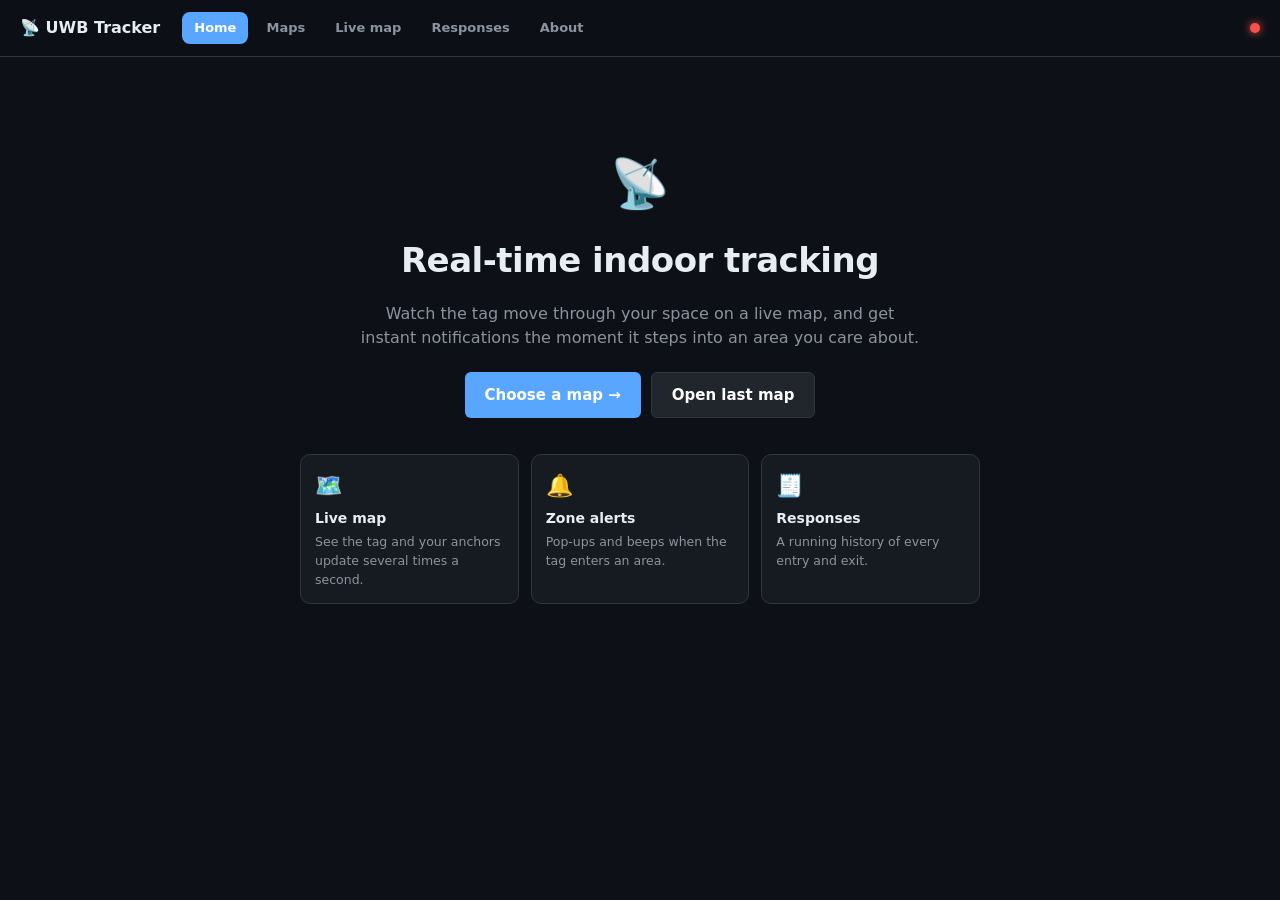
==== web/viewer.html @ c7d22975 "test3" ====
<!DOCTYPE html>
<!--
  viewer.html — READ-ONLY front-end website (welcome → pick a map → live map +
  notifications → responses history). All setup/editing stays on the control site
  (index.html); this site only reads Firebase (/live, /calib, /display).
  Maps here are saved "places" (a name + the Firebase host) kept in this browser.
-->
<html lang="en">
<head>
<meta charset="utf-8" />
<meta name="viewport" content="width=device-width, initial-scale=1" />
<title>UWB Tracker</title>
<link rel="stylesheet" href="styles.css" />
</head>
<body class="viewer">

<nav class="topnav">
  <span class="brand">📡 UWB Tracker</span>
  <span class="navlinks">
    <a href="#welcome" data-screen="welcome">Home</a>
    <a href="#maps" data-screen="maps">Maps</a>
    <a href="#live" data-screen="live">Live map</a>
    <a href="#responses" data-screen="responses">Responses</a>
    <a href="#about" data-screen="about">About</a>
  </span>
  <span class="right">
    <span id="activeMapName" class="small"></span>
    <span id="dot" class="dot"></span>
  </span>
</nav>

<!-- WELCOME -->
<section id="screen-welcome" class="screen">
  <div class="hero">
    <div class="badge">📡</div>
    <h1>Real-time indoor tracking</h1>
    <p>Watch the tag move through your space on a live map, and get instant
       notifications the moment it steps into an area you care about.</p>
    <div class="cta">
      <button id="welGo">Choose a map →</button>
      <button id="welLive" class="sec">Open last map</button>
    </div>
    <div class="feat">
      <div class="f"><div class="i">🗺️</div><h3>Live map</h3><p>See the tag and your anchors update several times a second.</p></div>
      <div class="f"><div class="i">🔔</div><h3>Zone alerts</h3><p>Pop-ups and beeps when the tag enters an area.</p></div>
      <div class="f"><div class="i">🧾</div><h3>Responses</h3><p>A running history of every entry and exit.</p></div>
    </div>
  </div>
</section>

<!-- MAP SELECTION -->
<section id="screen-maps" class="screen">
  <div class="sectionhead">
    <h2>Your maps</h2>
    <button id="addMapBtn" class="sec">+ Add map</button>
  </div>
  <div class="small" style="color:var(--muted);margin-bottom:10px">
    A “map” is a place to watch — a name plus its positioning database host.
  </div>
  <div id="mapGrid" class="mapgrid"></div>
</section>

<!-- LIVE MAP -->
<section id="screen-live" class="screen">
  <div class="livehead">
    <h2 id="liveTitle">Live map</h2>
    <span id="rate" class="small"></span>
    <span id="age" class="small"></span>
    <div class="nowin"><span>In zone:</span><span id="nowin">—</span></div>
  </div>
  <div class="vmain">
    <div class="panel vmap"><canvas id="top" width="900" height="640"></canvas></div>
    <div class="panel vlog">
      <h2>Notifications</h2>
      <div id="liveLog" class="log"><div class="small" style="color:var(--muted)">No zone events yet.</div></div>
    </div>
  </div>
</section>

<!-- RESPONSES -->
<section id="screen-responses" class="screen">
  <div class="sectionhead"><h2>Responses</h2></div>
  <div class="respbar">
    <label class="small" style="margin:0">Filter zone</label>
    <select id="respFilter"><option value="">All zones</option></select>
    <button id="respClear" class="sec">Clear history</button>
  </div>
  <div id="respList" class="resplist log"></div>
</section>

<!-- ABOUT -->
<section id="screen-about" class="screen">
  <div class="sectionhead"><h2>About</h2></div>
  <div class="panel" style="max-width:640px">
    <p>This is the <b>viewer</b> for a UWB (ultra-wideband) indoor positioning
       system. A tag ranges to three fixed anchors; the distances go to a
       database, and this page turns them into a live position on the map.</p>
    <p>Setup — calibration, geometry and the trigger areas — is done on the
       separate <b>control site</b>. This viewer is read-only.</p>
    <p class="small" style="color:var(--muted)">Areas and options are read live
       from the control site, so anything you change there shows up here.</p>
  </div>
</section>

<!-- add/edit map dialog -->
<div id="mapWrap" class="modal">
  <div class="modalbox">
    <h3 id="mapDlgTitle">Add a map</h3>
    <label>Map name</label>
    <input id="mapName" type="text" placeholder="e.g. Living room" />
    <label>Firebase host (no https://, no trailing /)</label>
    <input id="mapHost" type="text" placeholder="your-db.firebaseio.com" />
    <label>Note (optional)</label>
    <input id="mapNote" type="text" placeholder="anything to remember" />
    <div class="row" style="margin-top:14px;justify-content:flex-end">
      <button id="mapCancel" class="sec">Cancel</button>
      <button id="mapSave">Save</button>
    </div>
  </div>
</div>

<!-- floating notification cards -->
<div id="toasts"></div>

<script src="viewer.js"></script>
</body>
</html>
---- web/styles.css ----
:root{
  --bg:#0d1117; --panel:#161b22; --line:#30363d; --txt:#e6edf3;
  --muted:#8b949e; --accent:#58a6ff; --good:#3fb950; --bad:#f85149; --warn:#d29922;
}
*{box-sizing:border-box}
body{margin:0;font:14px/1.5 system-ui,Segoe UI,Roboto,sans-serif;background:var(--bg);color:var(--txt)}
header{padding:14px 20px;border-bottom:1px solid var(--line);display:flex;align-items:center;gap:14px;flex-wrap:wrap}
header h1{font-size:17px;margin:0;font-weight:600}
.dot{width:10px;height:10px;border-radius:50%;background:var(--bad);box-shadow:0 0 8px currentColor;color:var(--bad)}
.dot.ok{background:var(--good);color:var(--good)}
.dot.stale{background:var(--warn);color:var(--warn)}
main{display:grid;grid-template-columns:340px 1fr;gap:16px;padding:16px;align-items:start}
@media(max-width:880px){main{grid-template-columns:1fr}}
.panel{background:var(--panel);border:1px solid var(--line);border-radius:10px;padding:14px}
.panel h2{font-size:12px;text-transform:uppercase;letter-spacing:.06em;color:var(--muted);margin:0 0 10px}
label{display:block;font-size:12px;color:var(--muted);margin:8px 0 3px}
input[type=text],input[type=number]{width:100%;background:#0d1117;border:1px solid var(--line);color:var(--txt);border-radius:6px;padding:7px 9px;font:inherit}
.row{display:flex;gap:8px}
.row>*{flex:1}
.check{display:flex;align-items:center;gap:8px;margin:10px 0;color:var(--txt);font-size:13px}
.check input{width:16px;height:16px}
button{background:var(--accent);border:0;color:#fff;padding:8px 12px;border-radius:6px;font:inherit;font-weight:600;cursor:pointer}
button.sec{background:#21262d;border:1px solid var(--line)}
.xyz{display:grid;grid-template-columns:repeat(3,1fr);gap:10px;margin-bottom:14px}
.xyz .card{background:var(--panel);border:1px solid var(--line);border-radius:10px;padding:14px;text-align:center}
.xyz .k{font-size:12px;color:var(--muted)}
.xyz .v{font-size:30px;font-weight:700;font-variant-numeric:tabular-nums}
.xyz .u{font-size:12px;color:var(--muted)}
canvas{width:100%;background:#0a0d12;border:1px solid var(--line);border-radius:10px;display:block}
table{width:100%;border-collapse:collapse;font-variant-numeric:tabular-nums}
td{padding:3px 0;color:var(--muted)} td.v{color:var(--txt);text-align:right;font-weight:600}
.small{font-size:12px;color:var(--muted)}
.pill{display:inline-block;padding:1px 7px;border-radius:20px;font-size:11px;border:1px solid var(--line)}
.pill.ok{color:var(--good);border-color:var(--good)} .pill.bad{color:var(--bad);border-color:var(--bad)}
.views{display:grid;grid-template-columns:1fr 1fr;gap:16px}
@media(max-width:880px){.views{grid-template-columns:1fr}}
a{color:var(--accent)}

/* ---- "now in" header banner ---- */
.nowin{margin-left:auto;display:flex;align-items:center;gap:8px;font-size:13px;color:var(--muted)}
.nowin .tag{padding:2px 10px;border-radius:20px;font-weight:600;color:#fff}

/* ---- zone rows ---- */
.zrow{display:flex;align-items:center;gap:8px;padding:6px 0;border-top:1px solid var(--line)}
.swatch{display:inline-block;width:11px;height:11px;border-radius:3px;flex:none;border:1px solid rgba(255,255,255,.15)}
.zrow .swatch{width:10px;height:10px;border-radius:3px;flex:none}
.zrow .nm{flex:1;overflow:hidden;text-overflow:ellipsis;white-space:nowrap}
.zrow .meta{color:var(--muted);font-size:11px}

/* ---- activity log ---- */
.log{max-height:300px;overflow:auto}
.logrow{display:flex;align-items:center;gap:8px;padding:5px 0;border-top:1px solid var(--line);font-size:13px}
.logrow .t{color:var(--muted);font-variant-numeric:tabular-nums;font-size:11px;flex:none;width:62px}
.logrow .swatch{width:9px;height:9px;border-radius:3px;flex:none}
.logrow.enter .what{color:var(--good)} .logrow.leave .what{color:var(--muted)}

/* ---- trigger toast cards ---- */
#toasts{position:fixed;top:14px;right:14px;display:flex;flex-direction:column;gap:10px;z-index:50;max-width:340px}
.toast{background:var(--panel);border:1px solid var(--line);border-left:5px solid var(--accent);
  border-radius:10px;padding:12px 14px;box-shadow:0 10px 30px rgba(0,0,0,.5);animation:slidein .2s ease}
.toast .top{display:flex;align-items:center;gap:8px}
.toast .icon{font-size:20px;line-height:1}
.toast .ttl{font-weight:700;font-size:15px;flex:1}
.toast .x{cursor:pointer;color:var(--muted);background:none;border:0;font-size:16px;padding:0 2px}
.toast .msg{margin-top:6px;color:var(--txt);font-size:13px}
.toast img{margin-top:8px;max-width:100%;border-radius:6px;display:block}
.toast .act{margin-top:10px}
.toast .act a{display:inline-block;background:var(--accent);color:#fff;text-decoration:none;
  padding:6px 12px;border-radius:6px;font-weight:600;font-size:13px}
@keyframes slidein{from{transform:translateX(20px);opacity:0}to{transform:none;opacity:1}}

/* ---- viewer SPA: top nav + screens ---- */
.topnav{display:flex;align-items:center;gap:16px;padding:12px 20px;border-bottom:1px solid var(--line);
  position:sticky;top:0;background:rgba(13,17,23,.9);backdrop-filter:blur(6px);z-index:30;flex-wrap:wrap}
.topnav .brand{font-weight:700;font-size:16px;display:flex;align-items:center;gap:8px}
.topnav .navlinks{display:flex;gap:6px;margin-left:6px;flex-wrap:wrap}
.topnav .navlinks a{color:var(--muted);text-decoration:none;padding:6px 12px;border-radius:8px;font-weight:600;font-size:13px}
.topnav .navlinks a:hover{color:var(--txt);background:#21262d}
.topnav .navlinks a.active{color:#fff;background:var(--accent)}
.topnav .right{margin-left:auto;display:flex;align-items:center;gap:12px}

.screen{display:none;padding:18px;max-width:1200px;margin:0 auto}
.screen.active{display:block}

/* welcome / hero */
.hero{display:flex;flex-direction:column;align-items:center;text-align:center;gap:16px;
  padding:8vh 20px;max-width:720px;margin:0 auto}
.hero .badge{font-size:48px}
.hero h1{font-size:34px;margin:0;font-weight:800;letter-spacing:-.5px}
.hero p{color:var(--muted);font-size:16px;margin:0;max-width:560px}
.hero .cta{display:flex;gap:10px;flex-wrap:wrap;justify-content:center;margin-top:6px}
.hero .cta button{padding:11px 20px;font-size:15px}
.feat{display:grid;grid-template-columns:repeat(3,1fr);gap:12px;margin-top:20px;width:100%}
@media(max-width:720px){.feat{grid-template-columns:1fr}}
.feat .f{background:var(--panel);border:1px solid var(--line);border-radius:10px;padding:14px;text-align:left}
.feat .f .i{font-size:22px}
.feat .f h3{margin:6px 0 4px;font-size:14px}
.feat .f p{font-size:12.5px}

/* map selection */
.mapgrid{display:grid;grid-template-columns:repeat(auto-fill,minmax(240px,1fr));gap:14px;margin-top:8px}
.mapcard{background:var(--panel);border:1px solid var(--line);border-radius:12px;padding:16px;display:flex;flex-direction:column;gap:8px}
.mapcard.active{border-color:var(--accent);box-shadow:0 0 0 1px var(--accent) inset}
.mapcard .mt{font-weight:700;font-size:16px;display:flex;align-items:center;gap:8px}
.mapcard .mh{color:var(--muted);font-size:12px;word-break:break-all}
.mapcard .mn{font-size:13px}
.mapcard .acts{display:flex;gap:6px;margin-top:auto}
.mapcard .acts button{flex:1;padding:7px 8px}
.sectionhead{display:flex;align-items:center;justify-content:space-between;gap:10px;margin-bottom:4px}
.sectionhead h2{margin:0;font-size:18px}

/* live screen */
.livehead{display:flex;align-items:center;gap:12px;flex-wrap:wrap;margin-bottom:12px}
.livehead h2{margin:0;font-size:18px}
.vmain{display:grid;grid-template-columns:1fr 320px;gap:16px;align-items:start}
@media(max-width:880px){.vmain{grid-template-columns:1fr}}
.vmap{padding:10px}
.vmap canvas{width:100%;height:auto;aspect-ratio:900/640}
.vlog{position:sticky;top:74px}
.vlog .log{max-height:64vh}

/* responses screen */
.respbar{display:flex;gap:10px;align-items:center;flex-wrap:wrap;margin-bottom:10px}
.respbar select{background:#0d1117;border:1px solid var(--line);color:var(--txt);border-radius:6px;padding:7px 9px;font:inherit}
.resplist .logrow{font-size:14px;padding:8px 0}
.empty{color:var(--muted);padding:24px 0;text-align:center}

/* ---- generic modal (viewer host entry) ---- */
.modal{position:fixed;inset:0;background:rgba(0,0,0,.6);display:none;align-items:center;justify-content:center;z-index:60;padding:20px}
.modal.show{display:flex}
.modalbox{background:var(--panel);border:1px solid var(--line);border-radius:12px;max-width:460px;width:100%;padding:20px}
.modalbox h3{margin:0 0 6px}

/* ---- inline zone editor ---- */
.zcard{border-top:1px solid var(--line)}
.zcard>summary{display:flex;align-items:center;gap:8px;cursor:pointer;list-style:none;padding:8px 0}
.zcard>summary::-webkit-details-marker{display:none}
.zcard>summary::marker{content:""}
.zcard[open]>summary{border-bottom:1px dashed var(--line)}
.zcard .nm{flex:1;overflow:hidden;text-overflow:ellipsis;white-space:nowrap;font-weight:600}
.zedit{padding:6px 0 14px}
.zedit textarea{width:100%;background:#0d1117;border:1px solid var(--line);color:var(--txt);
  border-radius:6px;padding:7px 9px;font:inherit;resize:vertical}
.zedit input[type=color]{width:100%;height:34px;padding:2px;background:#0d1117;border:1px solid var(--line);border-radius:6px;cursor:pointer}
.zedit .check{font-size:13px;margin:6px 0}
.zedit button{width:100%}
.zedit hr{border:0;border-top:1px solid var(--line);margin:12px 0}
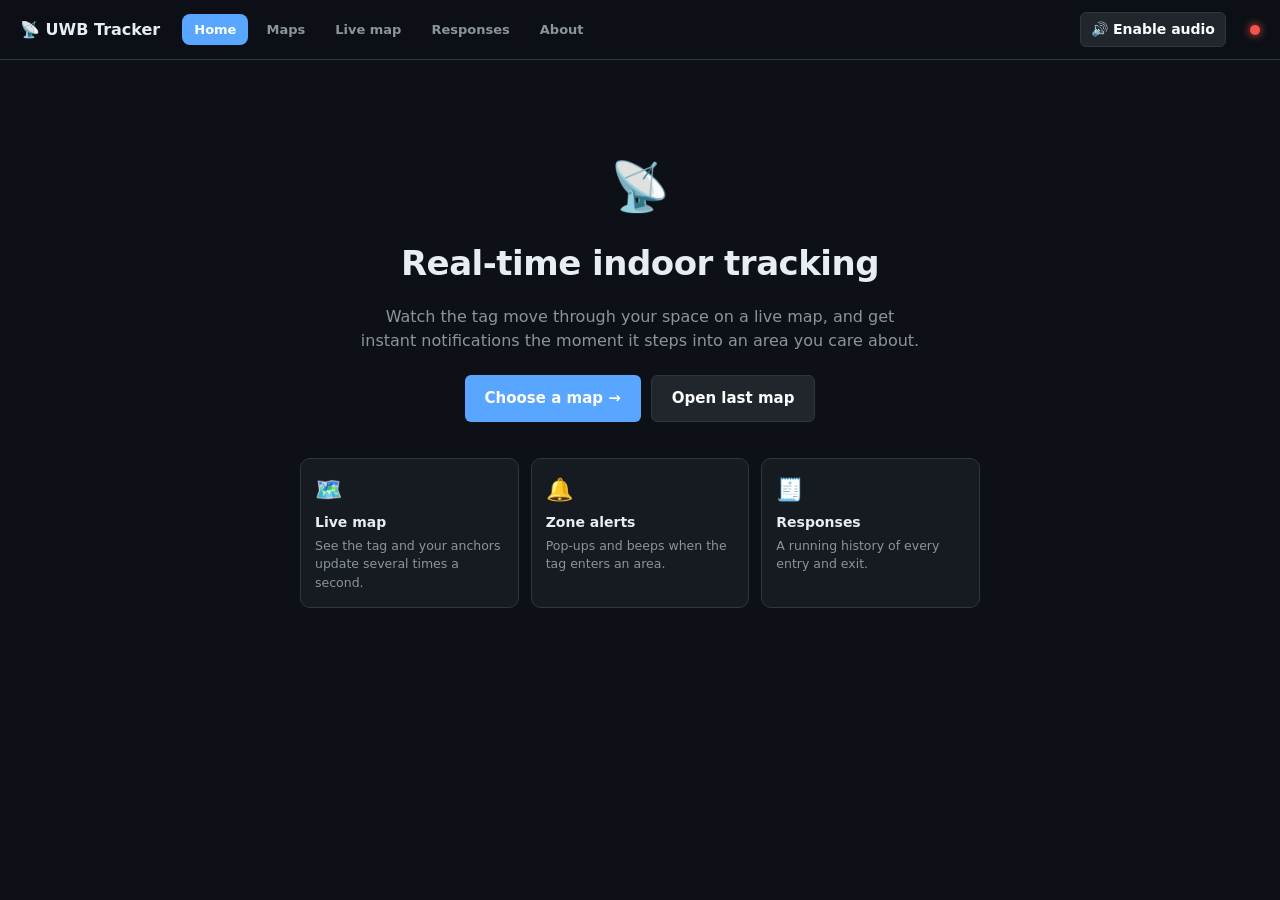
==== commit 4fc47a9a: "ver1.0" ====
--- a/web/viewer.html
+++ b/web/viewer.html
@@ -24,6 +24,7 @@
     <a href="#about" data-screen="about">About</a>
   </span>
   <span class="right">
+    <button id="enableAudio" class="sec" style="padding:6px 10px">🔊 Enable audio</button>
     <span id="activeMapName" class="small"></span>
     <span id="dot" class="dot"></span>
   </span>
@@ -67,6 +68,10 @@
     <span id="rate" class="small"></span>
     <span id="age" class="small"></span>
     <div class="nowin"><span>In zone:</span><span id="nowin">—</span></div>
+  </div>
+  <div id="guideBar" class="panel guidebar" style="display:none">
+    <span id="guideNow" class="small"></span>
+    <audio id="guide" controls preload="none"></audio>
   </div>
   <div class="vmain">
     <div class="panel vmap"><canvas id="top" width="900" height="640"></canvas></div>
--- a/web/styles.css
+++ b/web/styles.css
@@ -119,6 +119,11 @@
 .vlog{position:sticky;top:74px}
 .vlog .log{max-height:64vh}
 
+/* audio guide bar (live screen) */
+.guidebar{display:flex;align-items:center;gap:12px;margin-bottom:12px;padding:10px 14px;flex-wrap:wrap}
+.guidebar #guideNow{font-weight:600;color:var(--txt)}
+.guidebar audio{flex:1;min-width:200px;max-width:560px;height:36px}
+
 /* responses screen */
 .respbar{display:flex;gap:10px;align-items:center;flex-wrap:wrap;margin-bottom:10px}
 .respbar select{background:#0d1117;border:1px solid var(--line);color:var(--txt);border-radius:6px;padding:7px 9px;font:inherit}
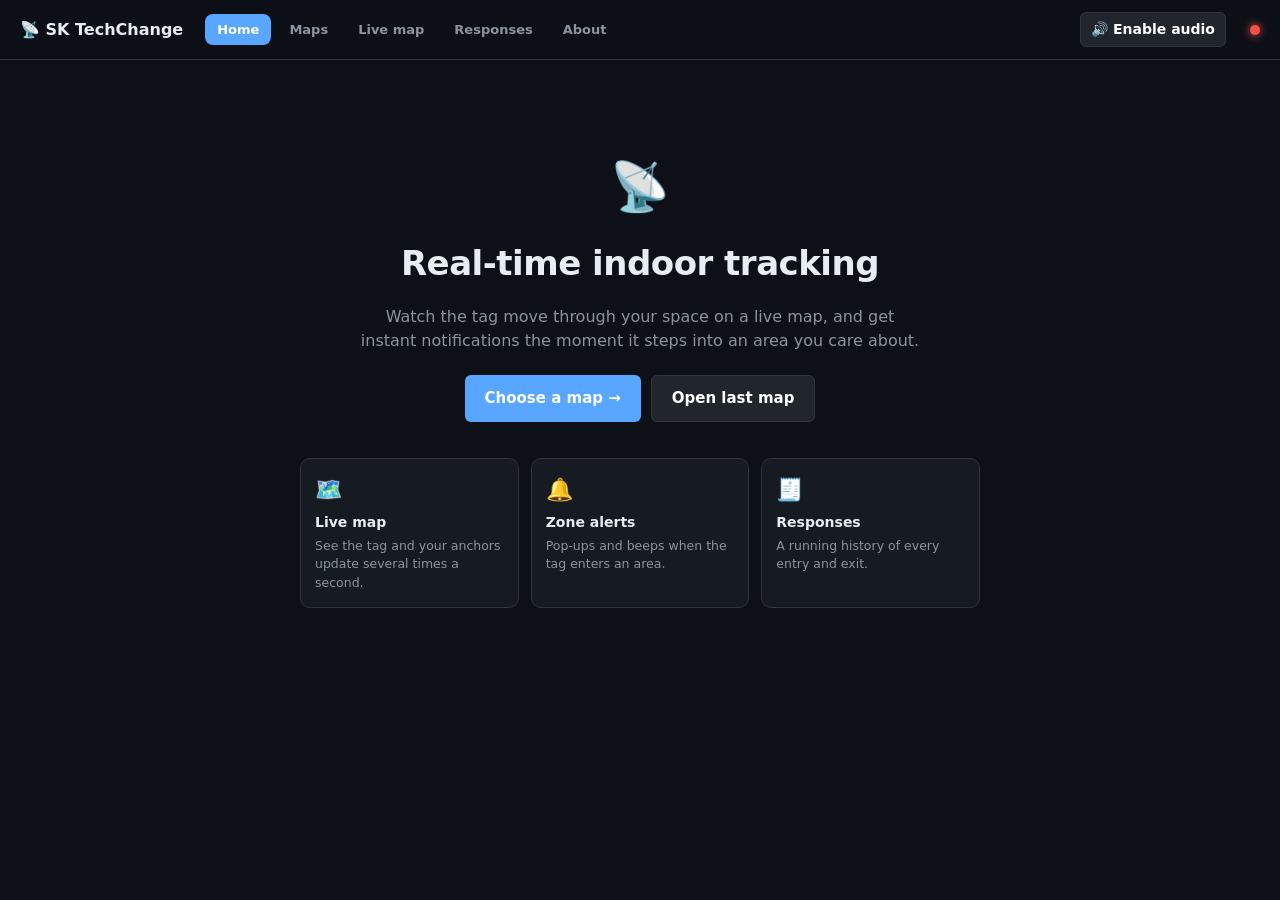
==== commit 364722eb: "Rename page brand to SK TechChange Co-Authored-By: Claude Opus 4.8 (1M context) <noreply@anthropic.c" ====
--- a/web/viewer.html
+++ b/web/viewer.html
@@ -9,13 +9,13 @@
 <head>
 <meta charset="utf-8" />
 <meta name="viewport" content="width=device-width, initial-scale=1" />
-<title>UWB Tracker</title>
+<title>SK TechChange</title>
 <link rel="stylesheet" href="styles.css" />
 </head>
 <body class="viewer">
 
 <nav class="topnav">
-  <span class="brand">📡 UWB Tracker</span>
+  <span class="brand">📡 SK TechChange</span>
   <span class="navlinks">
     <a href="#welcome" data-screen="welcome">Home</a>
     <a href="#maps" data-screen="maps">Maps</a>
